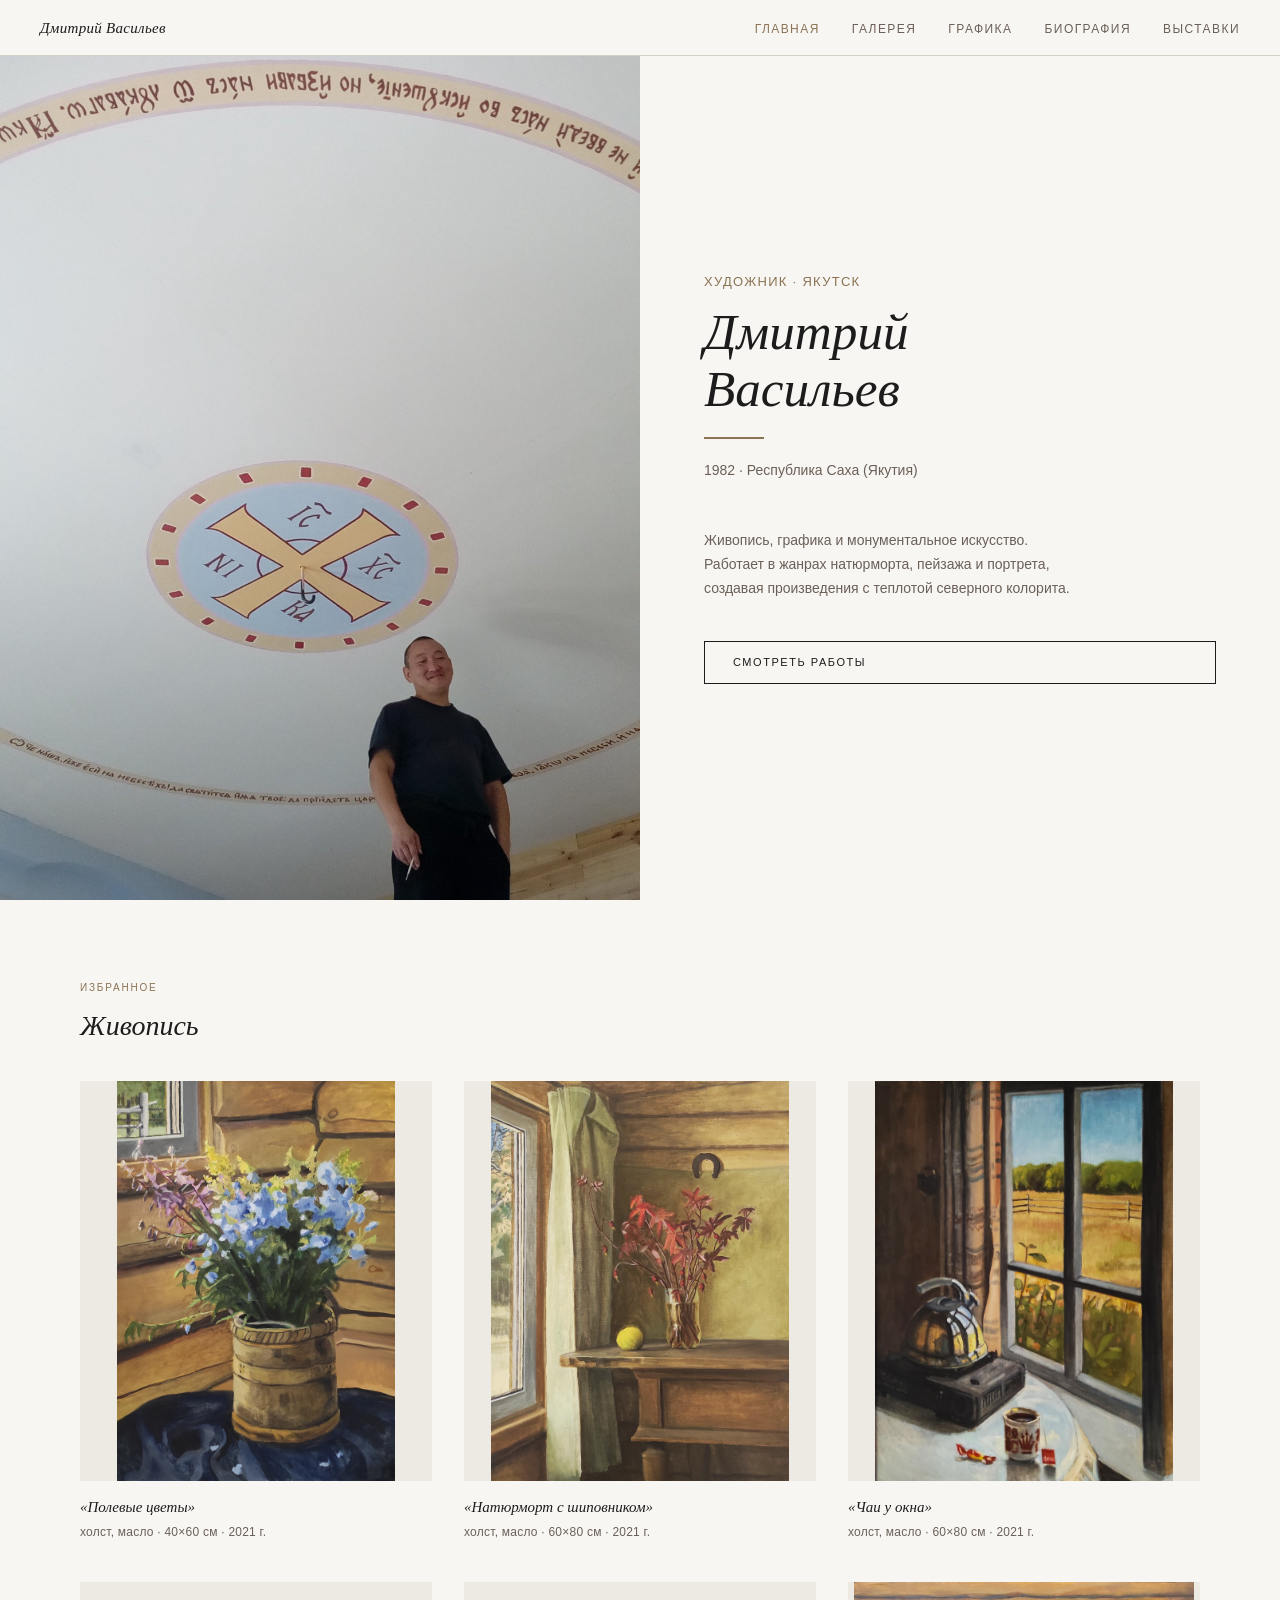
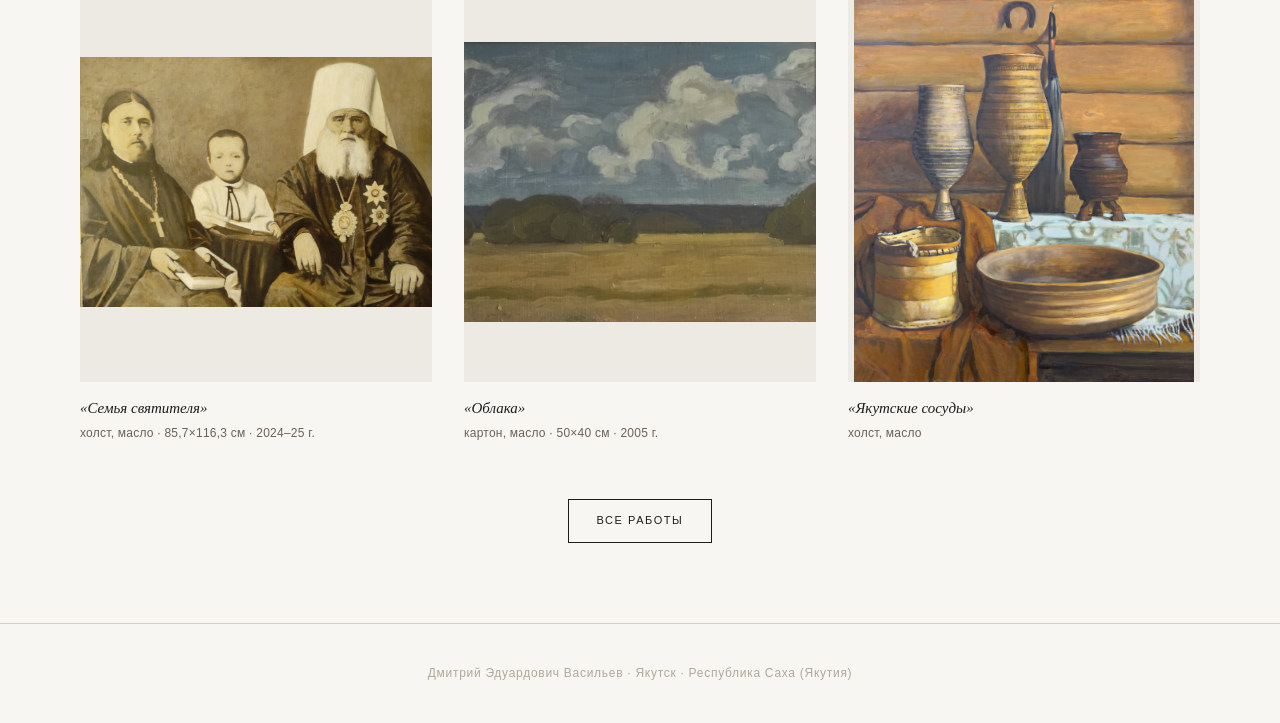
==== index.html @ ff29279a "Add files via upload" ====
<!DOCTYPE html>
<html lang="ru">
<head>
  <meta charset="UTF-8">
  <meta name="viewport" content="width=device-width, initial-scale=1.0">
  <title>Дмитрий Васильев — Живопись</title>
  <meta name="description" content="Дмитрий Эдуардович Васильев — художник из Якутска. Живопись, графика, монументальное искусство.">
  <link rel="stylesheet" href="style.css">
</head>
<body>

<nav>
  <a href="index.html" class="nav-logo">Дмитрий Васильев</a>
  <ul class="nav-links">
    <li><a href="index.html" class="active">Главная</a></li>
    <li><a href="gallery.html">Галерея</a></li>
    <li><a href="drawings.html">Графика</a></li>
    <li><a href="bio.html">Биография</a></li>
    <li><a href="exhibitions.html">Выставки</a></li>
  </ul>
</nav>

<!-- Hero -->
<section class="hero">
  <div class="hero-img">
    <img src="images/artist_photo.jpg" alt="Дмитрий Васильев">
  </div>
  <div class="hero-text">
    <p class="hero-sub">Художник · Якутск</p>
    <h1>Дмитрий<br>Васильев</h1>
    <div class="accent-rule"></div>
    <p class="hero-location">1982 · Республика Саха (Якутия)</p>
    <p style="font-size:14px;color:var(--mid);line-height:1.7;margin-bottom:40px;max-width:380px;">
      Живопись, графика и монументальное искусство. Работает в жанрах натюрморта,
      пейзажа и портрета, создавая произведения с теплотой северного колорита.
    </p>
    <a href="gallery.html" class="btn">Смотреть работы</a>
  </div>
</section>

<!-- Featured works -->
<div class="section">
  <p class="section-label">Избранное</p>
  <p class="section-title">Живопись</p>

  <div class="gallery-grid">

    <div class="artwork-card" onclick="openLightbox(0)">
      <div class="artwork-img-wrap">
        <img src="images/polevye_cvety.jpg" alt="Полевые цветы" loading="lazy">
      </div>
      <div class="artwork-title">«Полевые цветы»</div>
      <div class="artwork-meta">холст, масло · 40×60 см · 2021 г.</div>
    </div>

    <div class="artwork-card" onclick="openLightbox(1)">
      <div class="artwork-img-wrap">
        <img src="images/shipovnik.jpg" alt="Натюрморт с шиповником" loading="lazy">
      </div>
      <div class="artwork-title">«Натюрморт с шиповником»</div>
      <div class="artwork-meta">холст, масло · 60×80 см · 2021 г.</div>
    </div>

    <div class="artwork-card" onclick="openLightbox(2)">
      <div class="artwork-img-wrap">
        <img src="images/chai.jpg" alt="Чаи у окна" loading="lazy">
      </div>
      <div class="artwork-title">«Чаи у окна»</div>
      <div class="artwork-meta">холст, масло · 60×80 см · 2021 г.</div>
    </div>

    <div class="artwork-card" onclick="openLightbox(3)">
      <div class="artwork-img-wrap">
        <img src="images/semya_svyatitelya.jpg" alt="Семья святителя" loading="lazy">
      </div>
      <div class="artwork-title">«Семья святителя»</div>
      <div class="artwork-meta">холст, масло · 85,7×116,3 см · 2024–25 г.</div>
    </div>

    <div class="artwork-card" onclick="openLightbox(4)">
      <div class="artwork-img-wrap">
        <img src="images/oblaka.jpg" alt="Облака" loading="lazy">
      </div>
      <div class="artwork-title">«Облака»</div>
      <div class="artwork-meta">картон, масло · 50×40 см · 2005 г.</div>
    </div>

    <div class="artwork-card" onclick="openLightbox(5)">
      <div class="artwork-img-wrap">
        <img src="images/sosudy.jpg" alt="Якутские сосуды" loading="lazy">
      </div>
      <div class="artwork-title">«Якутские сосуды»</div>
      <div class="artwork-meta">холст, масло</div>
    </div>

  </div>

  <div style="text-align:center;margin-top:56px;">
    <a href="gallery.html" class="btn">Все работы</a>
  </div>
</div>

<!-- Lightbox -->
<div class="lightbox" id="lightbox" onclick="closeLightbox(event)">
  <button class="lightbox-close" onclick="closeLightbox()">&times;</button>
  <button class="lightbox-nav prev" onclick="event.stopPropagation();changeImg(-1)">&#8592;</button>
  <img id="lb-img" src="" alt="">
  <div class="lightbox-caption">
    <strong id="lb-title"></strong>
    <span id="lb-meta"></span>
  </div>
  <button class="lightbox-nav next" onclick="event.stopPropagation();changeImg(1)">&#8594;</button>
</div>

<footer>
  <p>Дмитрий Эдуардович Васильев · Якутск · Республика Саха (Якутия)</p>
</footer>

<script>
const featured = [
  {src:'images/polevye_cvety.jpg', title:'Полевые цветы', meta:'холст, масло · 40×60 см · 2021 г.'},
  {src:'images/shipovnik.jpg', title:'Натюрморт с шиповником', meta:'холст, масло · 60×80 см · 2021 г.'},
  {src:'images/chai.jpg', title:'Чаи у окна', meta:'холст, масло · 60×80 см · 2021 г.'},
  {src:'images/semya_svyatitelya.jpg', title:'Семья святителя', meta:'холст, масло · 85,7×116,3 см · 2024–25 г.'},
  {src:'images/oblaka.jpg', title:'Облака', meta:'картон, масло · 50×40 см · 2005 г.'},
  {src:'images/sosudy.jpg', title:'Якутские сосуды', meta:'холст, масло'},
];

let current = 0;

function openLightbox(i) {
  current = i;
  const lb = document.getElementById('lightbox');
  lb.classList.add('open');
  updateLightbox();
}

function updateLightbox() {
  const a = featured[current];
  document.getElementById('lb-img').src = a.src;
  document.getElementById('lb-title').textContent = '«' + a.title + '»';
  document.getElementById('lb-meta').textContent = a.meta;
}

function changeImg(dir) {
  current = (current + dir + featured.length) % featured.length;
  updateLightbox();
}

function closeLightbox(e) {
  if (!e || e.target === document.getElementById('lightbox') || e.target.classList.contains('lightbox-close')) {
    document.getElementById('lightbox').classList.remove('open');
  }
}

document.addEventListener('keydown', e => {
  if (document.getElementById('lightbox').classList.contains('open')) {
    if (e.key === 'Escape') closeLightbox();
    if (e.key === 'ArrowLeft') changeImg(-1);
    if (e.key === 'ArrowRight') changeImg(1);
  }
});
</script>

</body>
</html>
---- style.css ----
/* ── Reset & Base ─────────────────────────────────────────────────────────── */
*, *::before, *::after { box-sizing: border-box; margin: 0; padding: 0; }

:root {
  --bg:      #F8F6F2;
  --ink:     #1C1C1C;
  --accent:  #8B7355;
  --mid:     #6B6058;
  --light:   #B0A898;
  --rule:    #D5CEC4;
  --white:   #FFFFFF;
  --font:    'Georgia', 'Times New Roman', serif;
  --sans:    'Arial', 'Helvetica Neue', sans-serif;
}

html { scroll-behavior: smooth; }

body {
  background: var(--bg);
  color: var(--ink);
  font-family: var(--sans);
  font-size: 16px;
  line-height: 1.6;
  -webkit-font-smoothing: antialiased;
}

/* ── Nav ──────────────────────────────────────────────────────────────────── */
nav {
  position: fixed;
  top: 0; left: 0; right: 0;
  z-index: 100;
  background: rgba(248,246,242,0.96);
  backdrop-filter: blur(8px);
  border-bottom: 1px solid var(--rule);
  padding: 0 40px;
  height: 56px;
  display: flex;
  align-items: center;
  justify-content: space-between;
}

.nav-logo {
  font-family: var(--font);
  font-size: 15px;
  font-style: italic;
  color: var(--ink);
  text-decoration: none;
  letter-spacing: 0.02em;
}

.nav-links {
  display: flex;
  gap: 32px;
  list-style: none;
}

.nav-links a {
  font-size: 12px;
  letter-spacing: 0.12em;
  text-transform: uppercase;
  color: var(--mid);
  text-decoration: none;
  transition: color 0.2s;
}
.nav-links a:hover,
.nav-links a.active { color: var(--accent); }

/* ── Hero (index) ─────────────────────────────────────────────────────────── */
.hero {
  margin-top: 56px;
  display: grid;
  grid-template-columns: 1fr 1fr;
  min-height: calc(100vh - 56px);
}

.hero-img {
  overflow: hidden;
}
.hero-img img {
  width: 100%;
  height: 100%;
  object-fit: cover;
  object-position: center top;
  display: block;
}

.hero-text {
  display: flex;
  flex-direction: column;
  justify-content: center;
  padding: 80px 64px;
}

.hero-text h1 {
  font-family: var(--font);
  font-size: clamp(36px, 4vw, 56px);
  font-weight: normal;
  font-style: italic;
  line-height: 1.1;
  color: var(--ink);
  margin-bottom: 20px;
}

.accent-rule {
  width: 60px;
  height: 2px;
  background: var(--accent);
  margin-bottom: 20px;
}

.hero-sub {
  font-size: 13px;
  letter-spacing: 0.1em;
  text-transform: uppercase;
  color: var(--accent);
  margin-bottom: 12px;
}

.hero-location {
  font-size: 14px;
  color: var(--mid);
  margin-bottom: 48px;
}

.btn {
  display: inline-block;
  font-size: 11px;
  letter-spacing: 0.14em;
  text-transform: uppercase;
  color: var(--ink);
  border: 1px solid var(--ink);
  padding: 12px 28px;
  text-decoration: none;
  transition: all 0.2s;
}
.btn:hover {
  background: var(--ink);
  color: var(--bg);
}

/* ── Section wrapper ──────────────────────────────────────────────────────── */
.section {
  max-width: 1200px;
  margin: 0 auto;
  padding: 80px 40px;
}

.section-label {
  font-size: 10px;
  letter-spacing: 0.18em;
  text-transform: uppercase;
  color: var(--accent);
  margin-bottom: 8px;
}

.section-title {
  font-family: var(--font);
  font-size: 28px;
  font-weight: normal;
  font-style: italic;
  color: var(--ink);
  margin-bottom: 32px;
}

/* ── Gallery grid ─────────────────────────────────────────────────────────── */
.gallery-grid {
  display: grid;
  grid-template-columns: repeat(auto-fill, minmax(340px, 1fr));
  gap: 40px 32px;
}

.artwork-card {
  cursor: pointer;
}

.artwork-img-wrap {
  overflow: hidden;
  background: #ede9e3;
  margin-bottom: 14px;
}

.artwork-img-wrap img {
  width: 100%;
  height: 400px;
  object-fit: contain;
  object-position: center;
  display: block;
  transition: transform 0.5s ease;
  background: #ede9e3;
}

.artwork-card:hover .artwork-img-wrap img {
  transform: scale(1.03);
}

.artwork-title {
  font-family: var(--font);
  font-size: 15px;
  font-style: italic;
  color: var(--ink);
  margin-bottom: 4px;
}

.artwork-meta {
  font-size: 12px;
  color: var(--mid);
  letter-spacing: 0.02em;
}

/* ── Lightbox ─────────────────────────────────────────────────────────────── */
.lightbox {
  display: none;
  position: fixed;
  inset: 0;
  background: rgba(20,18,16,0.94);
  z-index: 1000;
  align-items: center;
  justify-content: center;
  flex-direction: column;
  padding: 32px;
}
.lightbox.open { display: flex; }

.lightbox img {
  max-width: 90vw;
  max-height: 80vh;
  object-fit: contain;
  display: block;
  margin-bottom: 20px;
}

.lightbox-caption {
  text-align: center;
  color: rgba(255,255,255,0.85);
}
.lightbox-caption strong {
  display: block;
  font-family: var(--font);
  font-size: 16px;
  font-style: italic;
  margin-bottom: 4px;
}
.lightbox-caption span {
  font-size: 13px;
  color: rgba(255,255,255,0.5);
}

.lightbox-close {
  position: fixed;
  top: 24px; right: 32px;
  color: rgba(255,255,255,0.6);
  font-size: 32px;
  cursor: pointer;
  line-height: 1;
  transition: color 0.2s;
  background: none;
  border: none;
}
.lightbox-close:hover { color: white; }

.lightbox-nav {
  position: fixed;
  top: 50%;
  transform: translateY(-50%);
  color: rgba(255,255,255,0.5);
  font-size: 40px;
  cursor: pointer;
  background: none;
  border: none;
  transition: color 0.2s;
  padding: 20px;
  line-height: 1;
}
.lightbox-nav:hover { color: white; }
.lightbox-nav.prev { left: 16px; }
.lightbox-nav.next { right: 16px; }

/* ── Bio page ─────────────────────────────────────────────────────────────── */
.bio-grid {
  display: grid;
  grid-template-columns: 1fr 380px;
  gap: 80px;
  align-items: start;
}

.bio-text p {
  font-size: 15px;
  line-height: 1.8;
  color: var(--ink);
  margin-bottom: 24px;
}

.edu-table {
  margin: 32px 0;
  border-top: 1px solid var(--rule);
}

.edu-row {
  display: grid;
  grid-template-columns: 110px 1fr;
  gap: 16px;
  padding: 16px 0;
  border-bottom: 1px solid var(--rule);
  font-size: 14px;
}

.edu-year {
  font-weight: bold;
  color: var(--accent);
  font-size: 13px;
}

.edu-desc {
  color: var(--mid);
  line-height: 1.5;
}

.bio-photo img {
  width: 100%;
  display: block;
}

.bio-photo-caption {
  font-size: 11px;
  color: var(--light);
  margin-top: 10px;
  font-style: italic;
}

/* ── Exhibitions ──────────────────────────────────────────────────────────── */
.exh-list {
  border-top: 1px solid var(--rule);
}

.exh-item {
  display: grid;
  grid-template-columns: 80px 1fr;
  gap: 24px;
  padding: 24px 0;
  border-bottom: 1px solid var(--rule);
}

.exh-year {
  font-size: 20px;
  font-weight: bold;
  color: var(--accent);
  padding-top: 2px;
}

.exh-title {
  font-size: 15px;
  font-weight: bold;
  color: var(--ink);
  margin-bottom: 4px;
}

.exh-venue {
  font-size: 13px;
  color: var(--mid);
  font-style: italic;
}

/* ── Page header (inner pages) ────────────────────────────────────────────── */
.page-header {
  margin-top: 56px;
  padding: 64px 40px 48px;
  max-width: 1200px;
  margin-left: auto;
  margin-right: auto;
  border-bottom: 1px solid var(--rule);
}

/* ── Footer ───────────────────────────────────────────────────────────────── */
footer {
  border-top: 1px solid var(--rule);
  padding: 40px;
  text-align: center;
  font-size: 12px;
  color: var(--light);
  letter-spacing: 0.06em;
}

/* ── Responsive ───────────────────────────────────────────────────────────── */
@media (max-width: 768px) {
  nav { padding: 0 20px; }
  .nav-links { gap: 16px; }
  .nav-links a { font-size: 10px; }

  .hero { grid-template-columns: 1fr; min-height: auto; }
  .hero-img { height: 60vw; }
  .hero-text { padding: 48px 24px; }

  .section { padding: 48px 20px; }
  .gallery-grid { grid-template-columns: 1fr 1fr; gap: 24px 16px; }
  .artwork-img-wrap img { height: 260px; }

  .bio-grid { grid-template-columns: 1fr; gap: 40px; }
  .exh-item { grid-template-columns: 60px 1fr; gap: 16px; }

  .page-header { padding: 48px 20px 32px; margin-top: 56px; }
  footer { padding: 32px 20px; }

  .lightbox-nav { font-size: 28px; padding: 12px; }
}

@media (max-width: 480px) {
  .gallery-grid { grid-template-columns: 1fr; }
  .nav-links { display: none; }
}
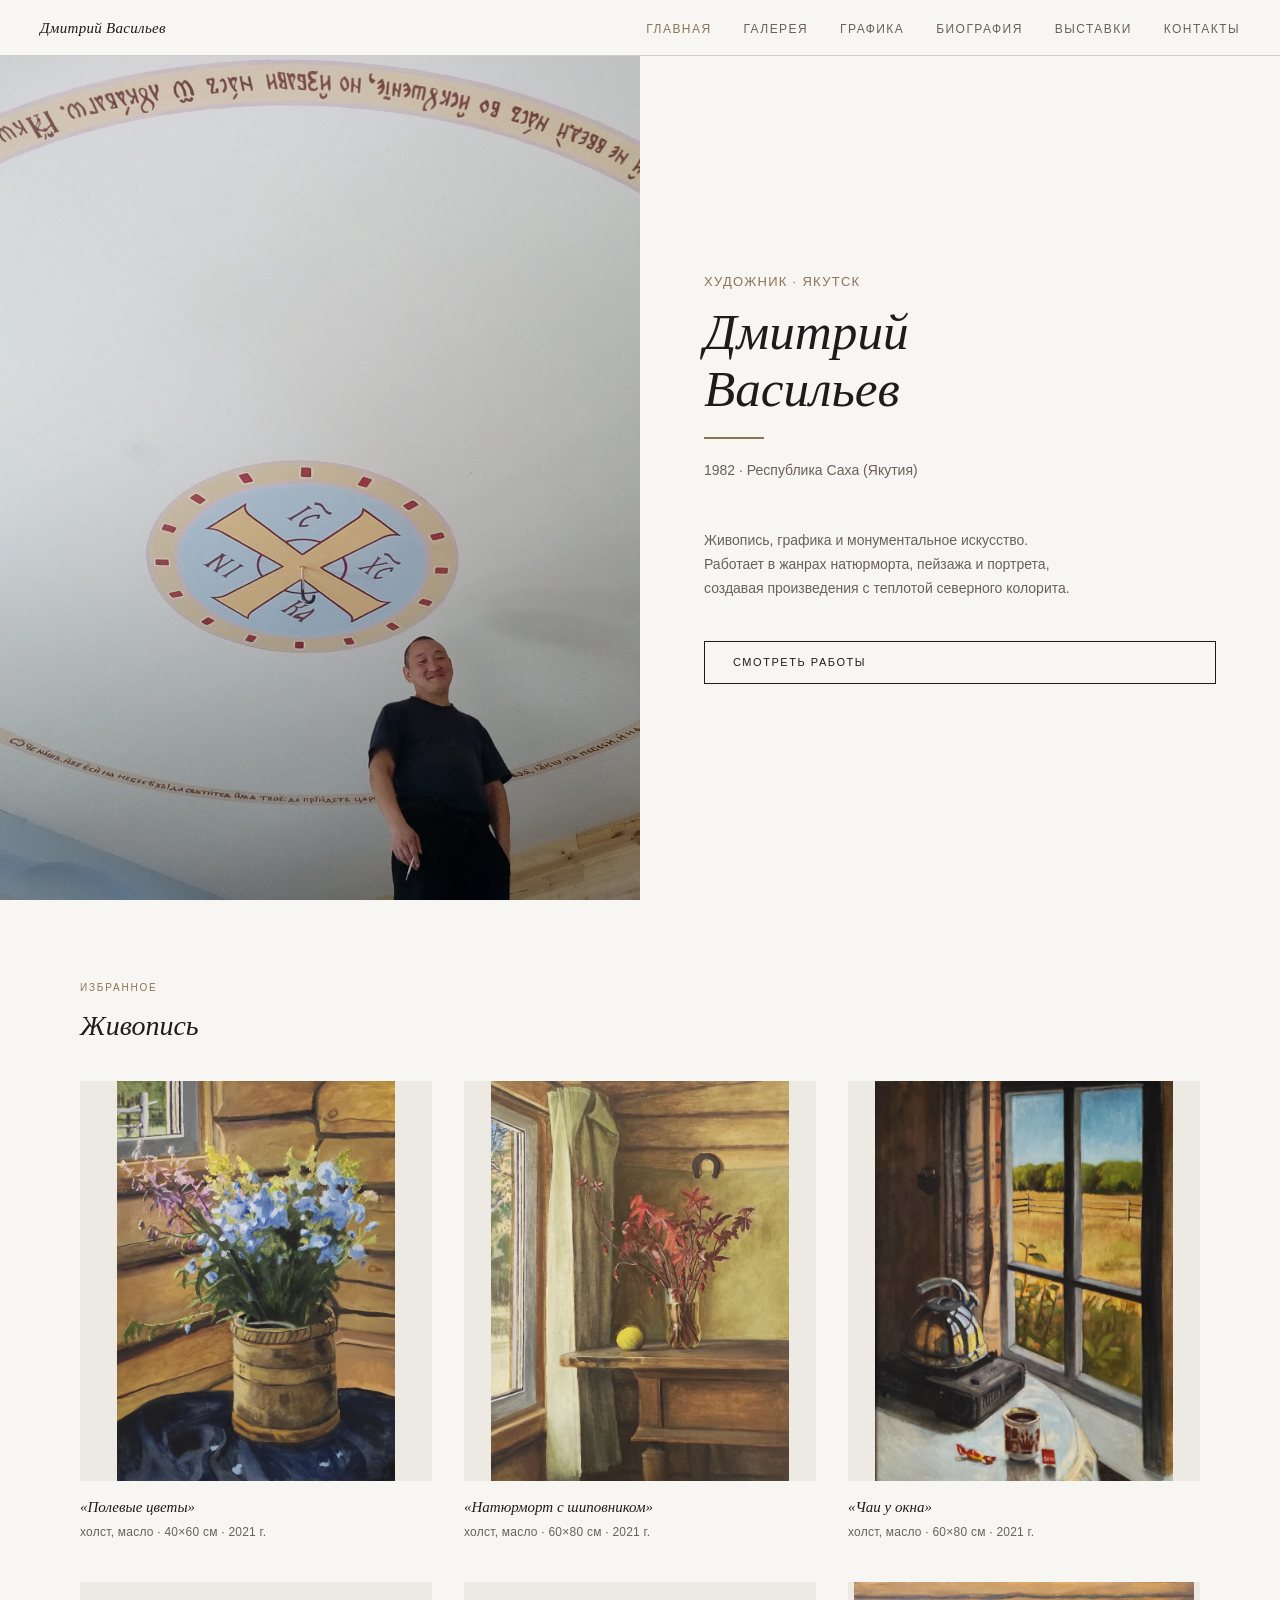
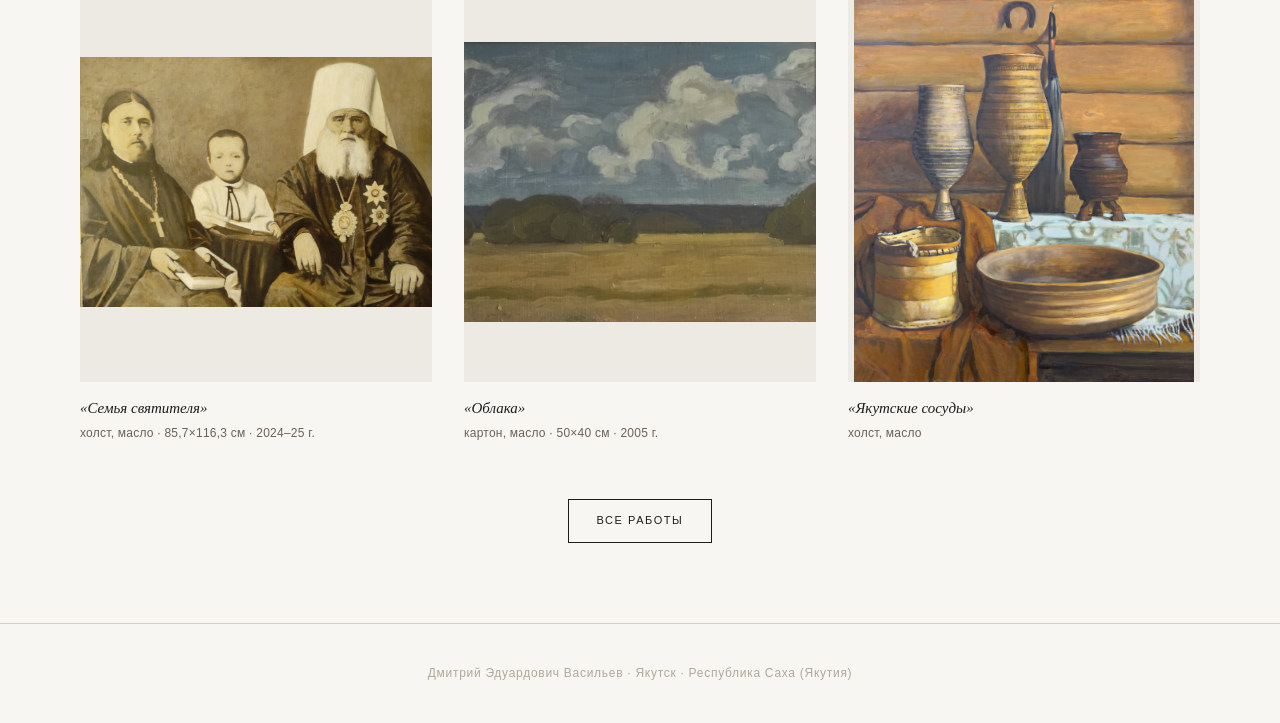
==== commit 91421a1b: "с контактами" ====
--- a/index.html
+++ b/index.html
@@ -17,8 +17,24 @@
     <li><a href="drawings.html">Графика</a></li>
     <li><a href="bio.html">Биография</a></li>
     <li><a href="exhibitions.html">Выставки</a></li>
+    <li><a href="contacts.html">Контакты</a></li>
   </ul>
+
+  <!-- Mobile burger -->
+  <button class="nav-burger" id="burger" aria-label="Меню">
+    <span></span><span></span><span></span>
+  </button>
 </nav>
+
+<!-- Mobile nav -->
+<div class="nav-mobile" id="mobile-nav">
+  <a href="index.html" class="active">Главная</a>
+  <a href="gallery.html">Галерея</a>
+  <a href="drawings.html">Графика</a>
+  <a href="bio.html">Биография</a>
+  <a href="exhibitions.html">Выставки</a>
+  <a href="contacts.html">Контакты</a>
+</div>
 
 <!-- Hero -->
 <section class="hero">
@@ -160,7 +176,36 @@
     if (e.key === 'ArrowRight') changeImg(1);
   }
 });
+
+function toggleMenu() {
+  document.getElementById('mobile-nav').classList.toggle('open');
+}
+document.addEventListener('click', function(e) {
+  const burger = document.getElementById('burger');
+  const nav = document.getElementById('mobile-nav');
+  if (burger && nav && !burger.contains(e.target) && !nav.contains(e.target)) {
+    nav.classList.remove('open');
+  }
+});
 </script>
 
+<script>
+function toggleMenu() {
+  document.getElementById('mobile-nav').classList.toggle('open');
+}
+document.getElementById('burger').addEventListener('click', function(e) {
+  e.stopPropagation();
+  toggleMenu();
+});
+document.addEventListener('click', function(e) {
+  var nav = document.getElementById('mobile-nav');
+  if (nav && nav.classList.contains('open')) {
+    nav.classList.remove('open');
+  }
+});
+document.getElementById('mobile-nav').addEventListener('click', function(e) {
+  e.stopPropagation();
+});
+</script>
 </body>
 </html>
--- a/style.css
+++ b/style.css
@@ -380,6 +380,52 @@
   letter-spacing: 0.06em;
 }
 
+/* ── Burger menu button ───────────────────────────────────────────────────── */
+.nav-burger {
+  display: none;
+  flex-direction: column;
+  gap: 5px;
+  cursor: pointer;
+  background: none;
+  border: none;
+  padding: 4px;
+}
+.nav-burger span {
+  display: block;
+  width: 24px;
+  height: 2px;
+  background: var(--ink);
+  transition: all 0.3s;
+}
+
+/* Mobile nav dropdown */
+.nav-mobile {
+  display: none;
+  position: fixed;
+  top: 56px;
+  left: 0; right: 0;
+  background: rgba(248,246,242,0.98);
+  border-bottom: 1px solid var(--rule);
+  z-index: 99;
+  padding: 16px 20px 20px;
+  flex-direction: column;
+  gap: 0;
+}
+.nav-mobile.open { display: flex; }
+.nav-mobile a {
+  display: block;
+  padding: 14px 0;
+  font-size: 13px;
+  letter-spacing: 0.1em;
+  text-transform: uppercase;
+  color: var(--mid);
+  text-decoration: none;
+  border-bottom: 1px solid var(--rule);
+}
+.nav-mobile a:last-child { border-bottom: none; }
+.nav-mobile a.active,
+.nav-mobile a:hover { color: var(--accent); }
+
 /* ── Responsive ───────────────────────────────────────────────────────────── */
 @media (max-width: 768px) {
   nav { padding: 0 20px; }
@@ -387,8 +433,9 @@
   .nav-links a { font-size: 10px; }
 
   .hero { grid-template-columns: 1fr; min-height: auto; }
-  .hero-img { height: 60vw; }
-  .hero-text { padding: 48px 24px; }
+  .hero-img { height: 75vw; }
+  .hero-img img { object-position: center 20%; }
+  .hero-text { padding: 40px 24px; }
 
   .section { padding: 48px 20px; }
   .gallery-grid { grid-template-columns: 1fr 1fr; gap: 24px 16px; }
@@ -405,5 +452,7 @@
 
 @media (max-width: 480px) {
   .gallery-grid { grid-template-columns: 1fr; }
+  /* Hide desktop nav links, show burger */
   .nav-links { display: none; }
-}
+  .nav-burger { display: flex; }
+}
